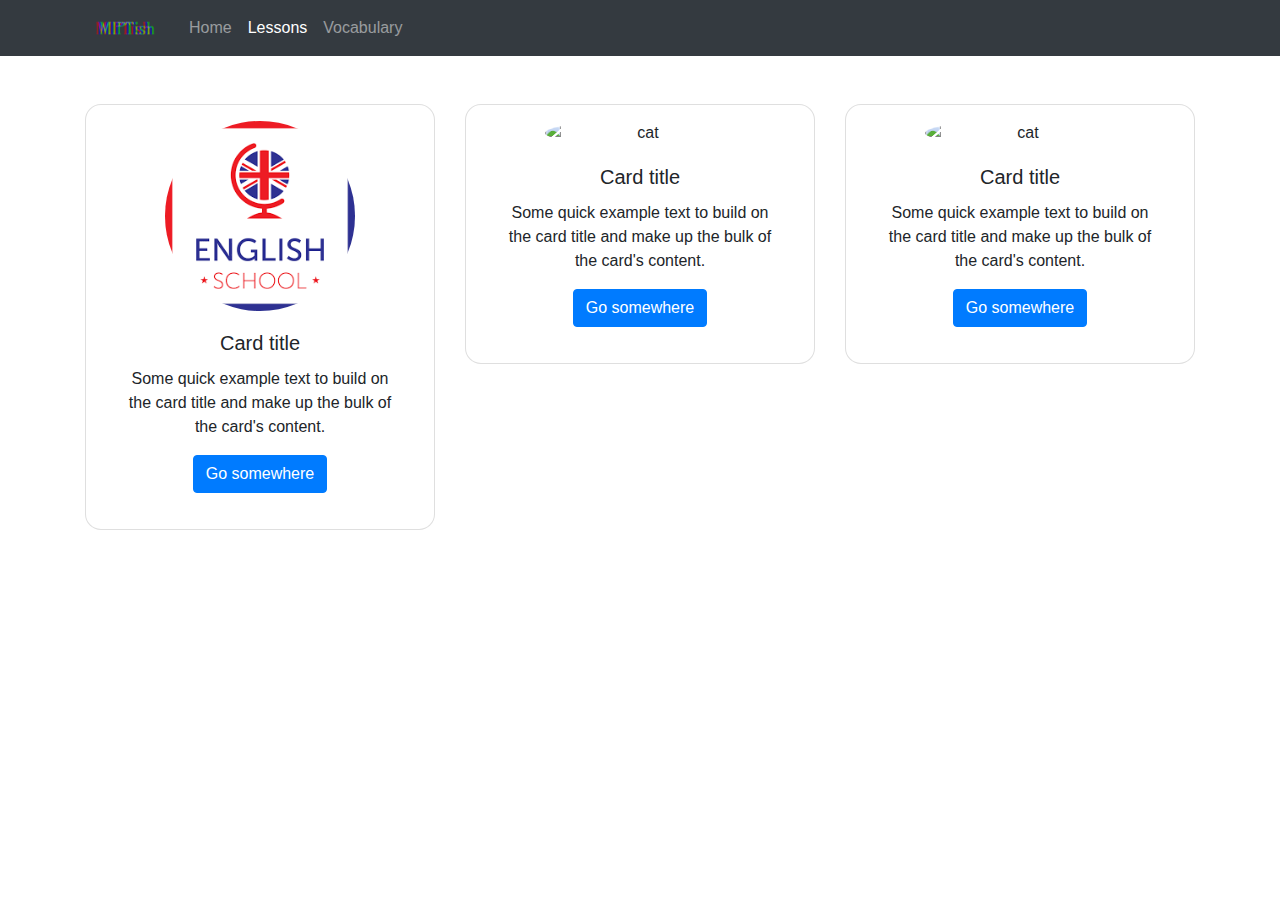
==== lessons.html @ efffe9c7 "first commit" ====
<!DOCTYPE html>
<html>
  <head>
    <meta charset="UTF-8" />
    <meta name="viewport" content="width=device-width, initial-scale=1.0" />
    <title>Карточки для запоминания</title>
    <link
      rel="stylesheet"
      href="https://cdn.jsdelivr.net/npm/bootstrap@4.3.1/dist/css/bootstrap.min.css"
      integrity="sha384-ggOyR0iXCbMQv3Xipma34MD+dH/1fQ784/j6cY/iJTQUOhcWr7x9JvoRxT2MZw1T"
      crossorigin="anonymous"
    />
    <script
      src="https://code.jquery.com/jquery-3.3.1.slim.min.js"
      integrity="sha384-q8i/X+965DzO0rT7abK41JStQIAqVgRVzpbzo5smXKp4YfRvH+8abtTE1Pi6jizo"
      crossorigin="anonymous"
    ></script>
    <script
      src="https://cdn.jsdelivr.net/npm/popper.js@1.14.7/dist/umd/popper.min.js"
      integrity="sha384-UO2eT0CpHqdSJQ6hJty5KVphtPhzWj9WO1clHTMGa3JDZwrnQq4sF86dIHNDz0W1"
      crossorigin="anonymous"
    ></script>
    <script
      src="https://cdn.jsdelivr.net/npm/bootstrap@4.3.1/dist/js/bootstrap.min.js"
      integrity="sha384-JjSmVgyd0p3pXB1rRibZUAYoIIy6OrQ6VrjIEaFf/nJGzIxFDsf4x0xIM+B07jRM"
      crossorigin="anonymous"
    ></script>
    <link
      rel="apple-touch-icon"
      sizes="180x180"
      href="favicon_io/apple-touch-icon.png"
    />
    <link
      rel="icon"
      type="image/png"
      sizes="32x32"
      href="favicon_io/favicon-32x32.png"
    />
    <link
      rel="icon"
      type="image/png"
      sizes="16x16"
      href="favicon_io/favicon-16x16.png"
    />
    <link rel="manifest" href="favicon_io/site.webmanifest" />
    <style>
      .card {
        border-radius: 1em;
        text-align: center;
        padding: 1em;
      }
      .card:hover {
        background-color: rgba(0, 0, 0, 0.1);
      }
      .card img {
        border-radius: 50%;
        width: 60%;
        margin: auto;
      }
    </style>
  </head>
  <body>
    <nav class="navbar navbar-expand-lg navbar-dark bg-dark">
      <div class="container">
        <a class="navbar-brand p-0" href="index.html">
          <img src="pics/logo.png" alt="logo" width="80" />
        </a>
        <button
          class="navbar-toggler"
          type="button"
          data-toggle="collapse"
          data-target="#navbarNav"
          aria-controls="navbarNav"
          aria-expanded="false"
          aria-label="Toggle navigation"
        >
          <span class="navbar-toggler-icon"></span>
        </button>
        <div class="collapse navbar-collapse" id="navbarNav">
          <ul class="navbar-nav">
            <li class="nav-item">
              <a class="nav-link" href="index.html"
                >Home <span class="sr-only">(current)</span></a
              >
            </li>
            <li class="nav-item">
              <a class="nav-link active" href="lessons.html">Lessons</a>
            </li>
            <li class="nav-item">
              <a class="nav-link" href="term-list.html">Vocabulary</a>
            </li>
          </ul>
        </div>
      </div>
    </nav>

    <div class="container my-5">
      <div class="row row-cols-1 row-cols-md-2 row-cols-lg-3 g-5">
        <div class="col">
          <div class="card">
            <img src="pics/icon.png" class="card-img-top" alt="cat" />
            <div class="card-body">
              <h5 class="card-title">Card title</h5>
              <p class="card-text">
                Some quick example text to build on the card title and make up
                the bulk of the card's content.
              </p>
              <a href="#" class="btn btn-primary">Go somewhere</a>
            </div>
          </div>
        </div>
        <div class="col">
          <div class="card">
            <img src="..." class="card-img-top" alt="cat" />
            <div class="card-body">
              <h5 class="card-title">Card title</h5>
              <p class="card-text">
                Some quick example text to build on the card title and make up
                the bulk of the card's content.
              </p>
              <a href="#" class="btn btn-primary">Go somewhere</a>
            </div>
          </div>
        </div>
        <div class="col">
          <div class="card">
            <img src="..." class="card-img-top" alt="cat" />
            <div class="card-body">
              <h5 class="card-title">Card title</h5>
              <p class="card-text">
                Some quick example text to build on the card title and make up
                the bulk of the card's content.
              </p>
              <a href="#" class="btn btn-primary">Go somewhere</a>
            </div>
          </div>
        </div>
      </div>
    </div>
  </body>
</html>
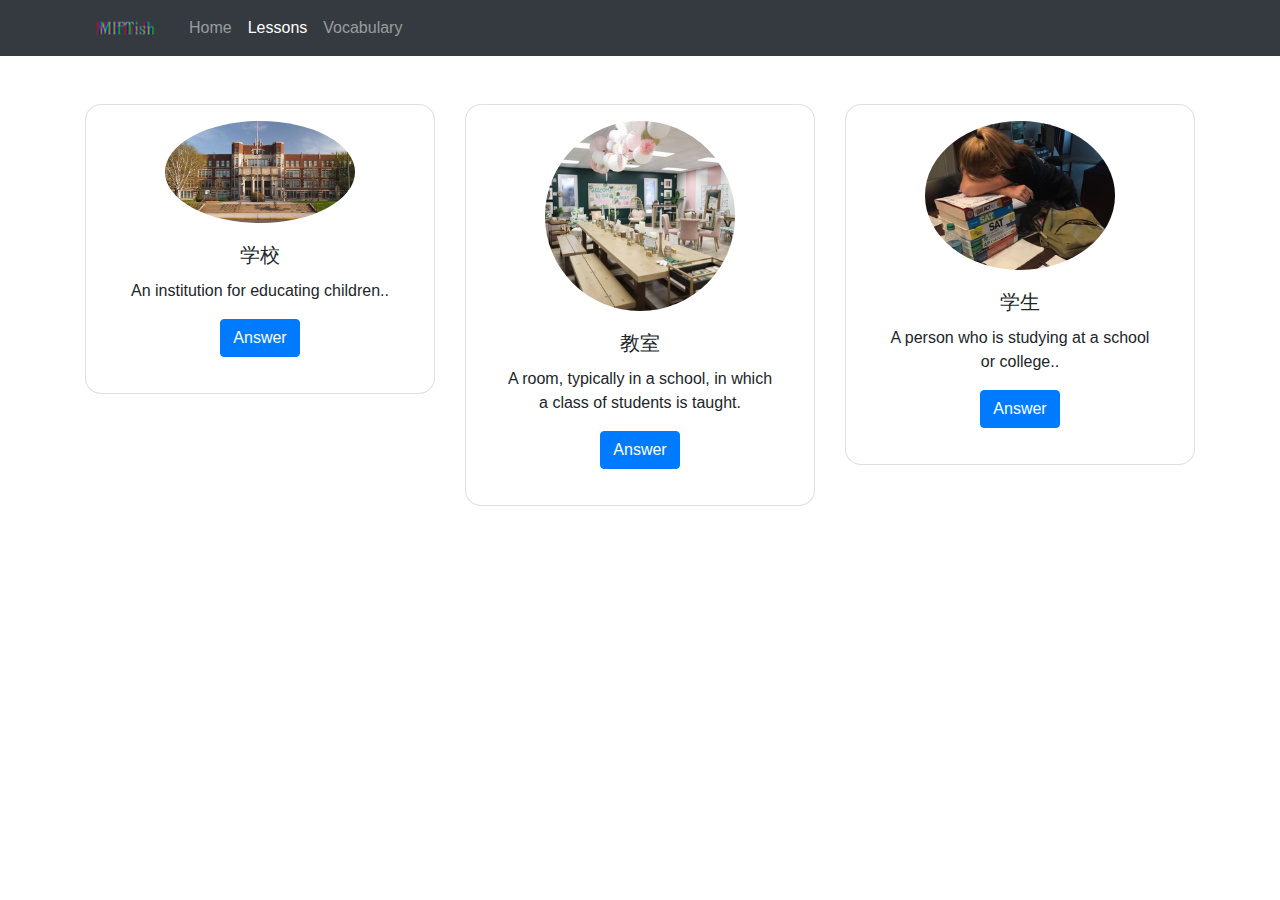
==== commit 34d4e6fa: "second commit" ====
--- a/lessons.html
+++ b/lessons.html
@@ -3,7 +3,7 @@
   <head>
     <meta charset="UTF-8" />
     <meta name="viewport" content="width=device-width, initial-scale=1.0" />
-    <title>Карточки для запоминания</title>
+    <title>MIPTish</title>
     <link
       rel="stylesheet"
       href="https://cdn.jsdelivr.net/npm/bootstrap@4.3.1/dist/css/bootstrap.min.css"
@@ -98,40 +98,36 @@
       <div class="row row-cols-1 row-cols-md-2 row-cols-lg-3 g-5">
         <div class="col">
           <div class="card">
-            <img src="pics/icon.png" class="card-img-top" alt="cat" />
+            <img src="pics/school.jpg" class="card-img-top" alt="school" />
             <div class="card-body">
-              <h5 class="card-title">Card title</h5>
-              <p class="card-text">
-                Some quick example text to build on the card title and make up
-                the bulk of the card's content.
-              </p>
-              <a href="#" class="btn btn-primary">Go somewhere</a>
+              <h5 class="card-title">学校</h5>
+              <p class="card-text">An institution for educating children..</p>
+              <a href="pics/answer1.png" class="btn btn-primary">Answer</a>
             </div>
           </div>
         </div>
         <div class="col">
           <div class="card">
-            <img src="..." class="card-img-top" alt="cat" />
+            <img src="pics/class.jpg" class="card-img-top" alt="class" />
             <div class="card-body">
-              <h5 class="card-title">Card title</h5>
+              <h5 class="card-title">教室</h5>
               <p class="card-text">
-                Some quick example text to build on the card title and make up
-                the bulk of the card's content.
+                A room, typically in a school, in which a class of students is
+                taught.
               </p>
-              <a href="#" class="btn btn-primary">Go somewhere</a>
+              <a href="pics/answer2.png" class="btn btn-primary">Answer</a>
             </div>
           </div>
         </div>
         <div class="col">
           <div class="card">
-            <img src="..." class="card-img-top" alt="cat" />
+            <img src="pics/student.jpg" class="card-img-top" alt="student" />
             <div class="card-body">
-              <h5 class="card-title">Card title</h5>
+              <h5 class="card-title">学生</h5>
               <p class="card-text">
-                Some quick example text to build on the card title and make up
-                the bulk of the card's content.
+                A person who is studying at a school or college..
               </p>
-              <a href="#" class="btn btn-primary">Go somewhere</a>
+              <a href="pics/answer3.png" class="btn btn-primary">Answer</a>
             </div>
           </div>
         </div>
